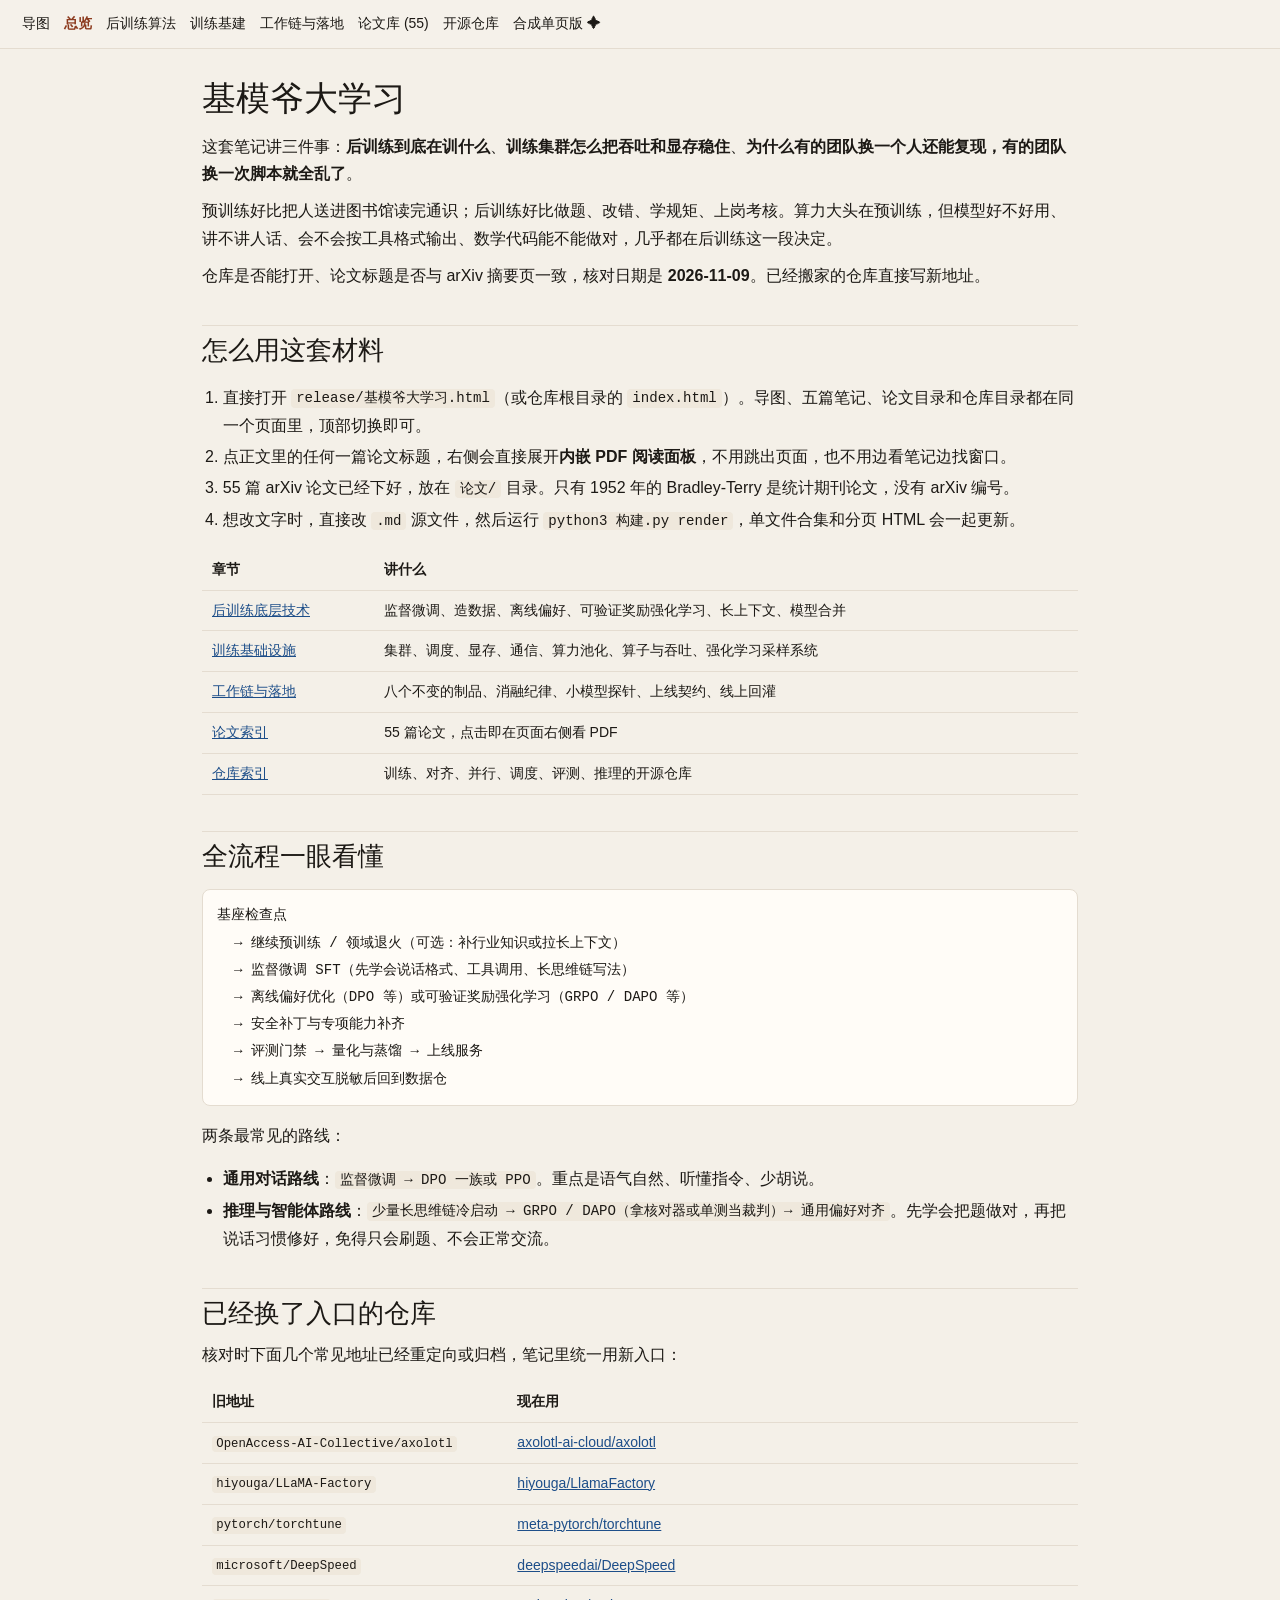
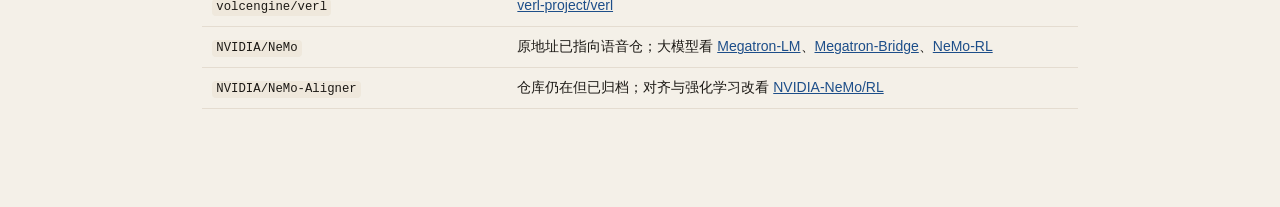
==== README.html @ e4355fcc "feat: 整理大模型后训练、AI Infra 与工作链单页学习合集 重写三篇底层技术笔记并合成单文件学习页，支持页内分栏阅读 55 篇论文 PDF。  Co-authored-by: Cursor " ====
<!DOCTYPE html>
<html lang="zh-CN">
<head>
<meta charset="utf-8">
<meta name="viewport" content="width=device-width, initial-scale=1">
<title>README · 基模爷大学习</title>
<link rel="stylesheet" href="笔记.css">
</head>
<body>
<nav><a href="思维导图.html">导图</a><a class="here" href="README.html">总览</a><a href="01-后训练底层技术.html">后训练算法</a><a href="02-训练基础设施.html">训练基建</a><a href="03-工作链与落地.html">工作链与落地</a><a href="04-论文索引.html">论文库 (55)</a><a href="05-仓库索引.html">开源仓库</a><a href="release/基模爷大学习.html">合成单页版 ✦</a></nav>
<div class="page-split" id="page-split">
  <article><h1>基模爷大学习</h1>
<p>这套笔记讲三件事：<strong>后训练到底在训什么</strong>、<strong>训练集群怎么把吞吐和显存稳住</strong>、<strong>为什么有的团队换一个人还能复现，有的团队换一次脚本就全乱了</strong>。</p>
<p>预训练好比把人送进图书馆读完通识；后训练好比做题、改错、学规矩、上岗考核。算力大头在预训练，但模型好不好用、讲不讲人话、会不会按工具格式输出、数学代码能不能做对，几乎都在后训练这一段决定。</p>
<p>仓库是否能打开、论文标题是否与 arXiv 摘要页一致，核对日期是 <strong>2026-11-09</strong>。已经搬家的仓库直接写新地址。</p>
<h2>怎么用这套材料</h2>
<ol>
<li>直接打开 <code>release/基模爷大学习.html</code>（或仓库根目录的 <code>index.html</code>）。导图、五篇笔记、论文目录和仓库目录都在同一个页面里，顶部切换即可。</li>
<li>点正文里的任何一篇论文标题，右侧会直接展开<strong>内嵌 PDF 阅读面板</strong>，不用跳出页面，也不用边看笔记边找窗口。</li>
<li>55 篇 arXiv 论文已经下好，放在 <code>论文/</code> 目录。只有 1952 年的 Bradley-Terry 是统计期刊论文，没有 arXiv 编号。</li>
<li>想改文字时，直接改 <code>.md</code> 源文件，然后运行 <code>python3 构建.py render</code>，单文件合集和分页 HTML 会一起更新。</li>
</ol>
<div class="table-wrap"><table>
<thead>
<tr>
<th>章节</th>
<th>讲什么</th>
</tr>
</thead>
<tbody>
<tr>
<td><a href="01-后训练底层技术.html">后训练底层技术</a></td>
<td>监督微调、造数据、离线偏好、可验证奖励强化学习、长上下文、模型合并</td>
</tr>
<tr>
<td><a href="02-训练基础设施.html">训练基础设施</a></td>
<td>集群、调度、显存、通信、算力池化、算子与吞吐、强化学习采样系统</td>
</tr>
<tr>
<td><a href="03-工作链与落地.html">工作链与落地</a></td>
<td>八个不变的制品、消融纪律、小模型探针、上线契约、线上回灌</td>
</tr>
<tr>
<td><a href="04-论文索引.html">论文索引</a></td>
<td>55 篇论文，点击即在页面右侧看 PDF</td>
</tr>
<tr>
<td><a href="05-仓库索引.html">仓库索引</a></td>
<td>训练、对齐、并行、调度、评测、推理的开源仓库</td>
</tr>
</tbody>
</table></div>
<h2>全流程一眼看懂</h2>
<pre><code class="language-text">基座检查点
  → 继续预训练 / 领域退火（可选：补行业知识或拉长上下文）
  → 监督微调 SFT（先学会说话格式、工具调用、长思维链写法）
  → 离线偏好优化（DPO 等）或可验证奖励强化学习（GRPO / DAPO 等）
  → 安全补丁与专项能力补齐
  → 评测门禁 → 量化与蒸馏 → 上线服务
  → 线上真实交互脱敏后回到数据仓
</code></pre>
<p>两条最常见的路线：</p>
<ul>
<li><strong>通用对话路线</strong>：<code>监督微调 → DPO 一族或 PPO</code>。重点是语气自然、听懂指令、少胡说。</li>
<li><strong>推理与智能体路线</strong>：<code>少量长思维链冷启动 → GRPO / DAPO（拿核对器或单测当裁判）→ 通用偏好对齐</code>。先学会把题做对，再把说话习惯修好，免得只会刷题、不会正常交流。</li>
</ul>
<h2>已经换了入口的仓库</h2>
<p>核对时下面几个常见地址已经重定向或归档，笔记里统一用新入口：</p>
<div class="table-wrap"><table>
<thead>
<tr>
<th>旧地址</th>
<th>现在用</th>
</tr>
</thead>
<tbody>
<tr>
<td><code>OpenAccess-AI-Collective/axolotl</code></td>
<td><a href="https://github.com/axolotl-ai-cloud/axolotl">axolotl-ai-cloud/axolotl</a></td>
</tr>
<tr>
<td><code>hiyouga/LLaMA-Factory</code></td>
<td><a href="https://github.com/hiyouga/LlamaFactory">hiyouga/LlamaFactory</a></td>
</tr>
<tr>
<td><code>pytorch/torchtune</code></td>
<td><a href="https://github.com/meta-pytorch/torchtune">meta-pytorch/torchtune</a></td>
</tr>
<tr>
<td><code>microsoft/DeepSpeed</code></td>
<td><a href="https://github.com/deepspeedai/DeepSpeed">deepspeedai/DeepSpeed</a></td>
</tr>
<tr>
<td><code>volcengine/verl</code></td>
<td><a href="https://github.com/verl-project/verl">verl-project/verl</a></td>
</tr>
<tr>
<td><code>NVIDIA/NeMo</code></td>
<td>原地址已指向语音仓；大模型看 <a href="https://github.com/NVIDIA/Megatron-LM">Megatron-LM</a>、<a href="https://github.com/NVIDIA-NeMo/Megatron-Bridge">Megatron-Bridge</a>、<a href="https://github.com/NVIDIA-NeMo/RL">NeMo-RL</a></td>
</tr>
<tr>
<td><code>NVIDIA/NeMo-Aligner</code></td>
<td>仓库仍在但已归档；对齐与强化学习改看 <a href="https://github.com/NVIDIA-NeMo/RL">NVIDIA-NeMo/RL</a></td>
</tr>
</tbody>
</table></div></article>
  <aside class="inline-reader" id="inline-reader" hidden>
    <div class="inline-reader-bar">
      <strong id="ir-title">论文阅读</strong>
      <div>
        <a id="ir-open" href="#" target="_blank" rel="noopener">新窗口</a>
        <button type="button" id="ir-close">关闭 ✕</button>
      </div>
    </div>
    <iframe id="ir-frame" title="论文 PDF"></iframe>
  </aside>
</div>
<script>
document.addEventListener("click", (e) => {
  const a = e.target.closest("a[data-paper]");
  if (!a) return;
  e.preventDefault();
  const box = document.getElementById("inline-reader");
  const frame = document.getElementById("ir-frame");
  document.getElementById("ir-title").textContent = a.dataset.title || a.textContent;
  document.getElementById("ir-open").href = a.getAttribute("href");
  frame.src = a.getAttribute("href");
  box.hidden = false;
  document.getElementById("page-split").classList.add("has-reader");
});
document.getElementById("ir-close").addEventListener("click", () => {
  document.getElementById("inline-reader").hidden = true;
  document.getElementById("page-split").classList.remove("has-reader");
});
</script>
</body>
</html>
---- 笔记.css ----
:root {
  --paper: #f4f0e8;
  --ink: #1c1915;
  --muted: #6d645a;
  --line: #e4dcd0;
  --card: #fffcf7;
  --accent: #8c3a1e;
  --link: #1d4e89;
}
* { box-sizing: border-box; }
html { scroll-behavior: smooth; }
body {
  margin: 0;
  background: var(--paper);
  color: var(--ink);
  font-family: "PingFang SC", "Hiragino Sans GB", "Noto Sans SC", "Source Han Sans SC", sans-serif;
  font-size: 16px;
  line-height: 1.7;
}
nav {
  position: sticky;
  top: 0;
  z-index: 2;
  display: flex;
  flex-wrap: wrap;
  gap: 8px 14px;
  align-items: center;
  padding: 12px 22px;
  background: color-mix(in srgb, var(--paper) 92%, white);
  border-bottom: 1px solid var(--line);
}
nav a {
  color: var(--ink);
  text-decoration: none;
  font-size: 14px;
}
nav a:hover { color: var(--accent); }
nav .here { color: var(--accent); font-weight: 600; }
.page-split {
  display: grid;
  grid-template-columns: minmax(0, 1fr);
}
.page-split.has-reader {
  grid-template-columns: minmax(360px, 1fr) 48vw;
}
article {
  max-width: 920px;
  margin: 0 auto;
  padding: 28px 22px 80px;
}
.inline-reader {
  position: sticky;
  top: 49px;
  height: calc(100vh - 49px);
  display: flex;
  flex-direction: column;
  background: #2b2927;
  color: #f6f2eb;
  border-left: 1px solid var(--line);
}
.inline-reader[hidden] { display: none; }
.inline-reader-bar {
  display: flex;
  justify-content: space-between;
  align-items: center;
  gap: 10px;
  padding: 8px 12px;
  background: #1f1d1b;
  font-size: 13px;
}
.inline-reader-bar strong {
  overflow: hidden;
  text-overflow: ellipsis;
  white-space: nowrap;
}
.inline-reader-bar a, .inline-reader-bar button {
  font: inherit;
  font-size: 12px;
  color: #f6f2eb;
  background: #35322e;
  border: 1px solid #4d4842;
  border-radius: 6px;
  padding: 3px 8px;
  text-decoration: none;
  cursor: pointer;
}
.inline-reader iframe {
  flex: 1;
  width: 100%;
  border: 0;
}
h1, h2, h3 {
  font-family: "Iowan Old Style", "Palatino Linotype", "Songti SC", serif;
  font-weight: 500;
  line-height: 1.3;
  scroll-margin-top: 64px;
}
h1 { font-size: 34px; margin: 0 0 12px; }
h2 { font-size: 26px; margin: 36px 0 10px; padding-top: 8px; border-top: 1px solid var(--line); }
h3 { font-size: 20px; margin: 26px 0 8px; }
p { margin: 10px 0; }
a { color: var(--link); }
.paper-link {
  font-weight: 500;
  text-decoration: none;
  border-bottom: 1px solid color-mix(in srgb, var(--link) 35%, transparent);
}
.read-pill {
  display: inline-block;
  margin-left: 6px;
  padding: 1px 7px;
  font-size: 11px;
  color: var(--accent);
  background: #efe5d8;
  border-radius: 999px;
}
a.arxiv {
  margin-left: 6px;
  font-size: 12px;
  color: var(--muted);
  text-decoration: none;
  border-bottom: 1px solid var(--line);
}
ul, ol { padding-left: 1.3em; }
li { margin: 4px 0; }
code {
  font-family: "SF Mono", "Menlo", "Consolas", monospace;
  font-size: 0.88em;
  background: #efe8dc;
  padding: 0.1em 0.35em;
  border-radius: 4px;
}
pre {
  overflow: auto;
  padding: 12px 14px;
  background: var(--card);
  border: 1px solid var(--line);
  border-radius: 8px;
}
pre code { background: transparent; padding: 0; }
.table-wrap {
  overflow-x: auto;
  margin: 14px 0 22px;
}
table {
  width: 100%;
  border-collapse: collapse;
  font-size: 14px;
}
th, td {
  text-align: left;
  vertical-align: top;
  padding: 8px 10px;
  border-bottom: 1px solid var(--line);
}
th { font-weight: 600; }
.math {
  font-family: "Iowan Old Style", "Palatino Linotype", "Times New Roman", serif;
  font-style: italic;
}
.flow {
  margin: 14px 0 20px;
  padding: 12px 14px;
  background: var(--card);
  border: 1px solid var(--line);
  border-left: 3px solid var(--accent);
  border-radius: 8px;
}
.flow p { margin: 4px 0; }
blockquote {
  margin: 12px 0;
  padding-left: 12px;
  border-left: 3px solid var(--line);
  color: var(--muted);
}
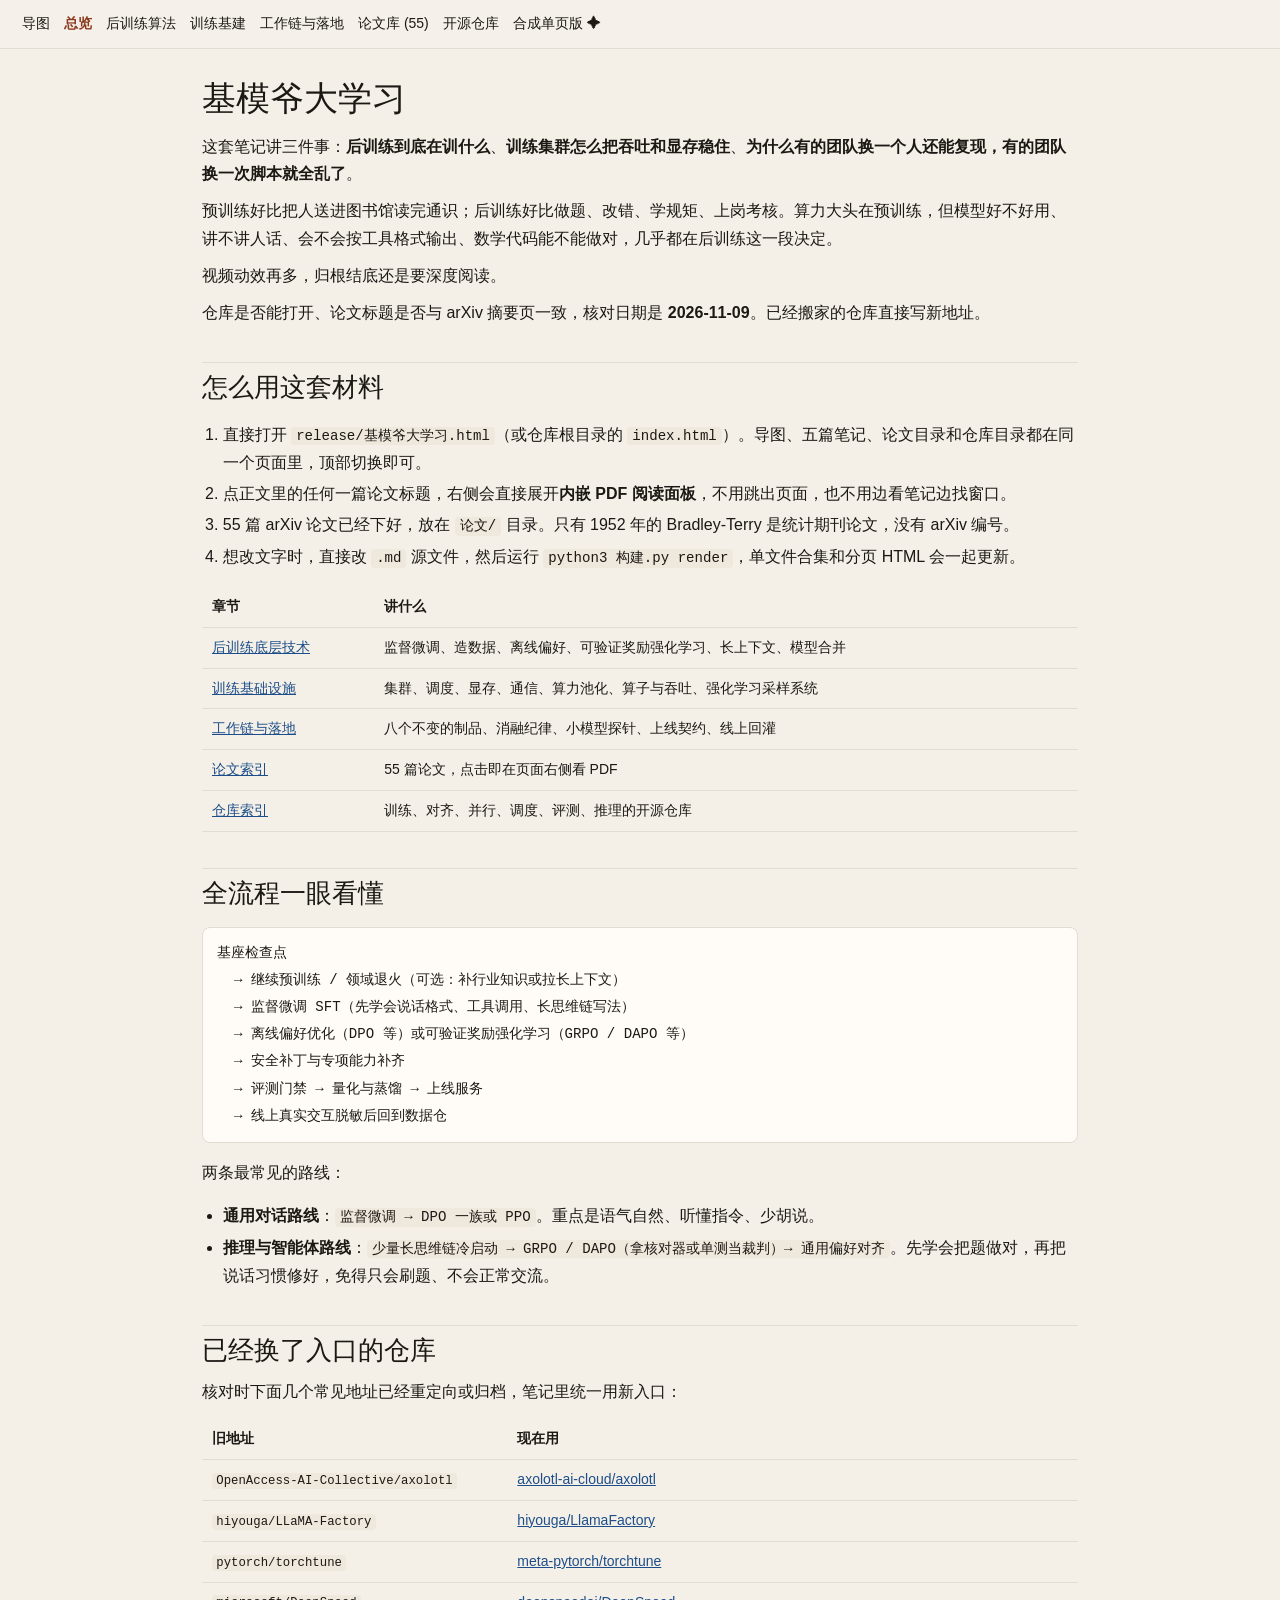
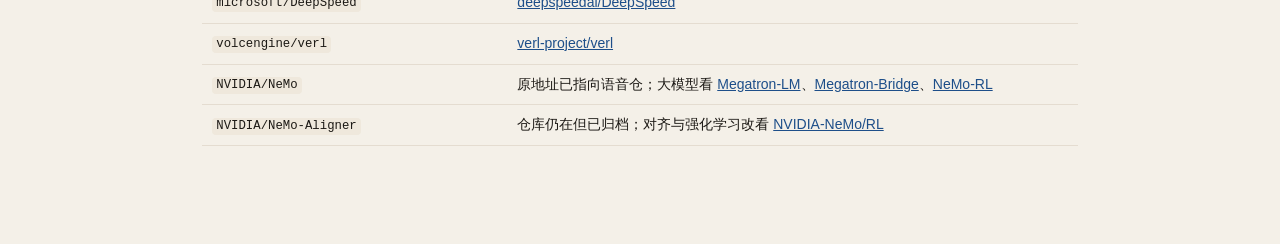
==== commit 9721686a: "feat: 论文改为连续卷轴并带上逐段中文译文 悬停段落可看译文，滚轮只在论文栏内连续滚动。README 补上一句：视频动效再多，归根结底还是要深度阅读。  Co-authored-by: Curso" ====
--- a/README.html
+++ b/README.html
@@ -12,6 +12,7 @@
   <article><h1>基模爷大学习</h1>
 <p>这套笔记讲三件事：<strong>后训练到底在训什么</strong>、<strong>训练集群怎么把吞吐和显存稳住</strong>、<strong>为什么有的团队换一个人还能复现，有的团队换一次脚本就全乱了</strong>。</p>
 <p>预训练好比把人送进图书馆读完通识；后训练好比做题、改错、学规矩、上岗考核。算力大头在预训练，但模型好不好用、讲不讲人话、会不会按工具格式输出、数学代码能不能做对，几乎都在后训练这一段决定。</p>
+<p>视频动效再多，归根结底还是要深度阅读。</p>
 <p>仓库是否能打开、论文标题是否与 arXiv 摘要页一致，核对日期是 <strong>2026-11-09</strong>。已经搬家的仓库直接写新地址。</p>
 <h2>怎么用这套材料</h2>
 <ol>
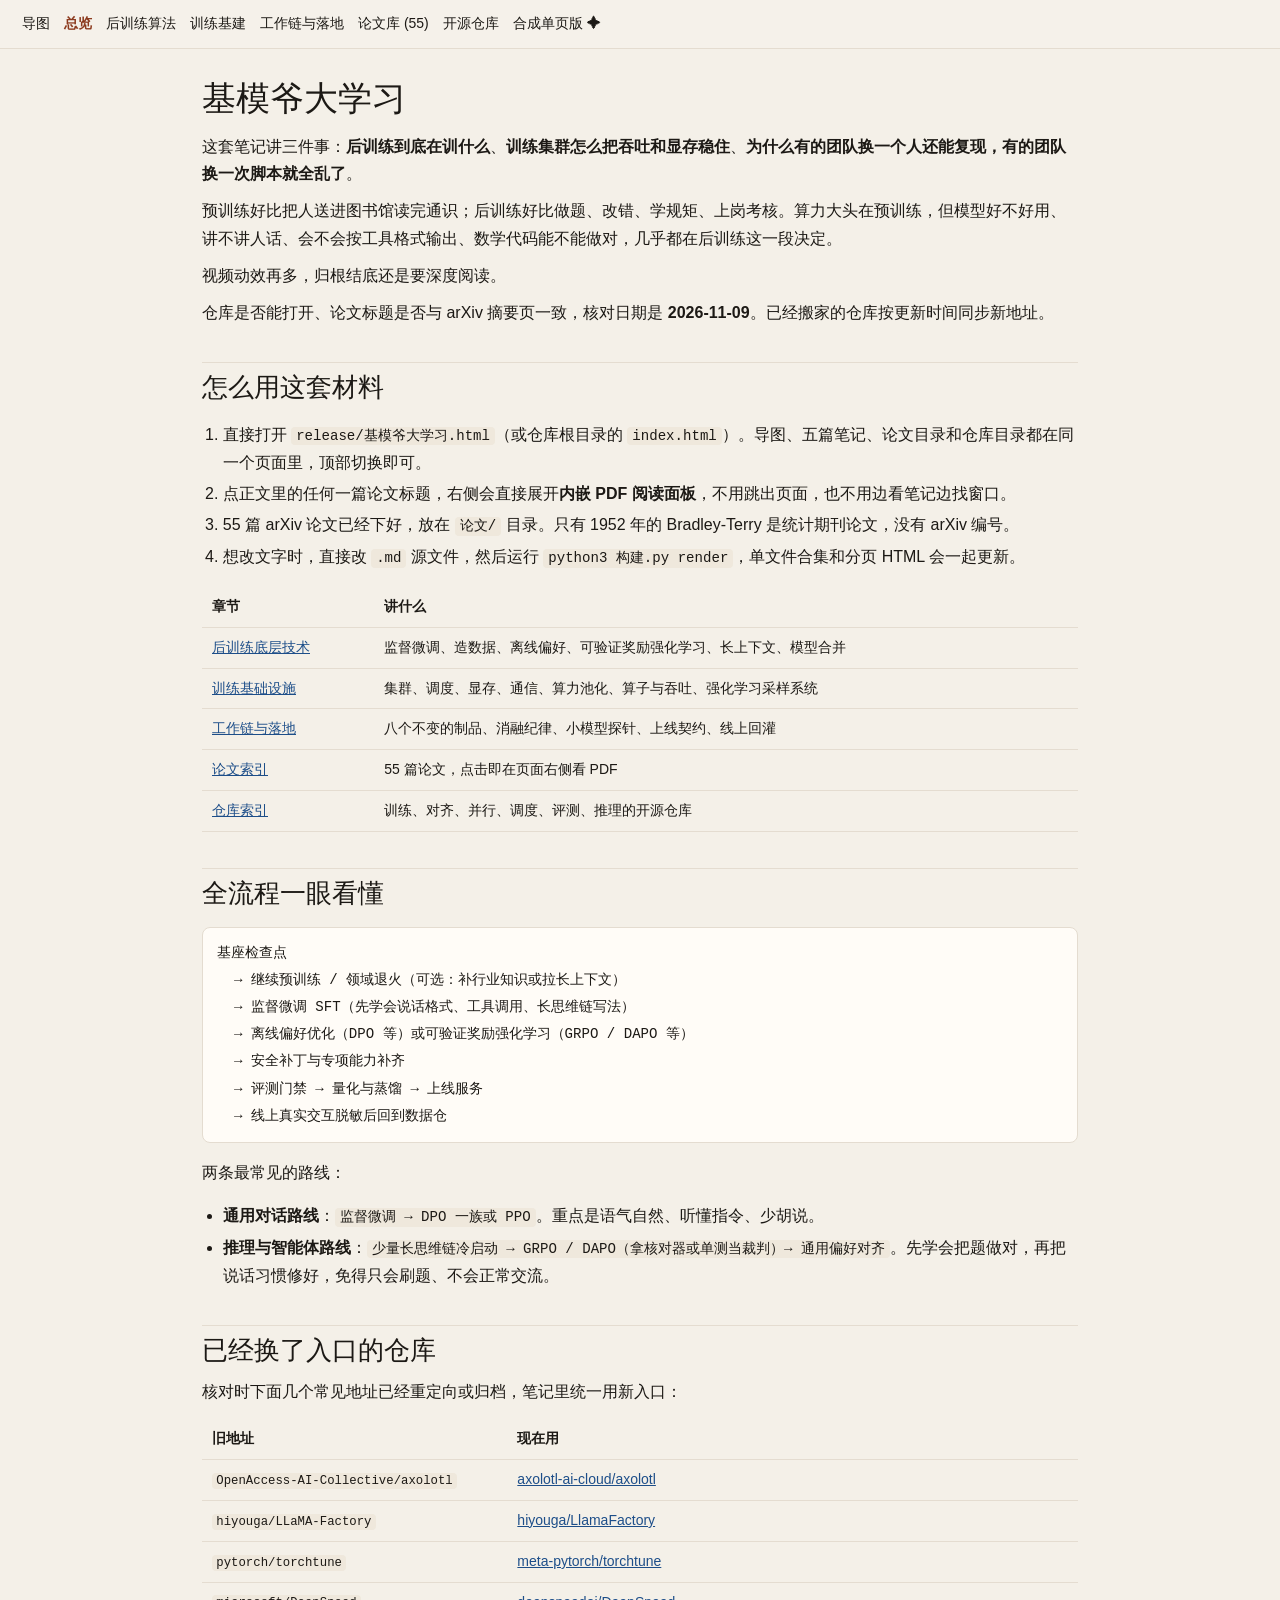
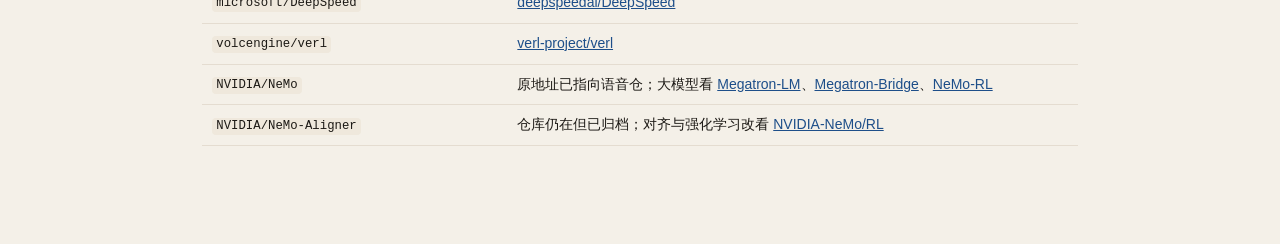
==== commit 67d4c7ad: "docs: 把 README 的仓库地址说明同步进学习页 页面与刚才在 GitHub 上改过的 README 保持同一句说明。  Co-authored-by: Cursor <cursoragent" ====
--- a/README.html
+++ b/README.html
@@ -13,7 +13,7 @@
 <p>这套笔记讲三件事：<strong>后训练到底在训什么</strong>、<strong>训练集群怎么把吞吐和显存稳住</strong>、<strong>为什么有的团队换一个人还能复现，有的团队换一次脚本就全乱了</strong>。</p>
 <p>预训练好比把人送进图书馆读完通识；后训练好比做题、改错、学规矩、上岗考核。算力大头在预训练，但模型好不好用、讲不讲人话、会不会按工具格式输出、数学代码能不能做对，几乎都在后训练这一段决定。</p>
 <p>视频动效再多，归根结底还是要深度阅读。</p>
-<p>仓库是否能打开、论文标题是否与 arXiv 摘要页一致，核对日期是 <strong>2026-11-09</strong>。已经搬家的仓库直接写新地址。</p>
+<p>仓库是否能打开、论文标题是否与 arXiv 摘要页一致，核对日期是 <strong>2026-11-09</strong>。已经搬家的仓库按更新时间同步新地址。</p>
 <h2>怎么用这套材料</h2>
 <ol>
 <li>直接打开 <code>release/基模爷大学习.html</code>（或仓库根目录的 <code>index.html</code>）。导图、五篇笔记、论文目录和仓库目录都在同一个页面里，顶部切换即可。</li>
